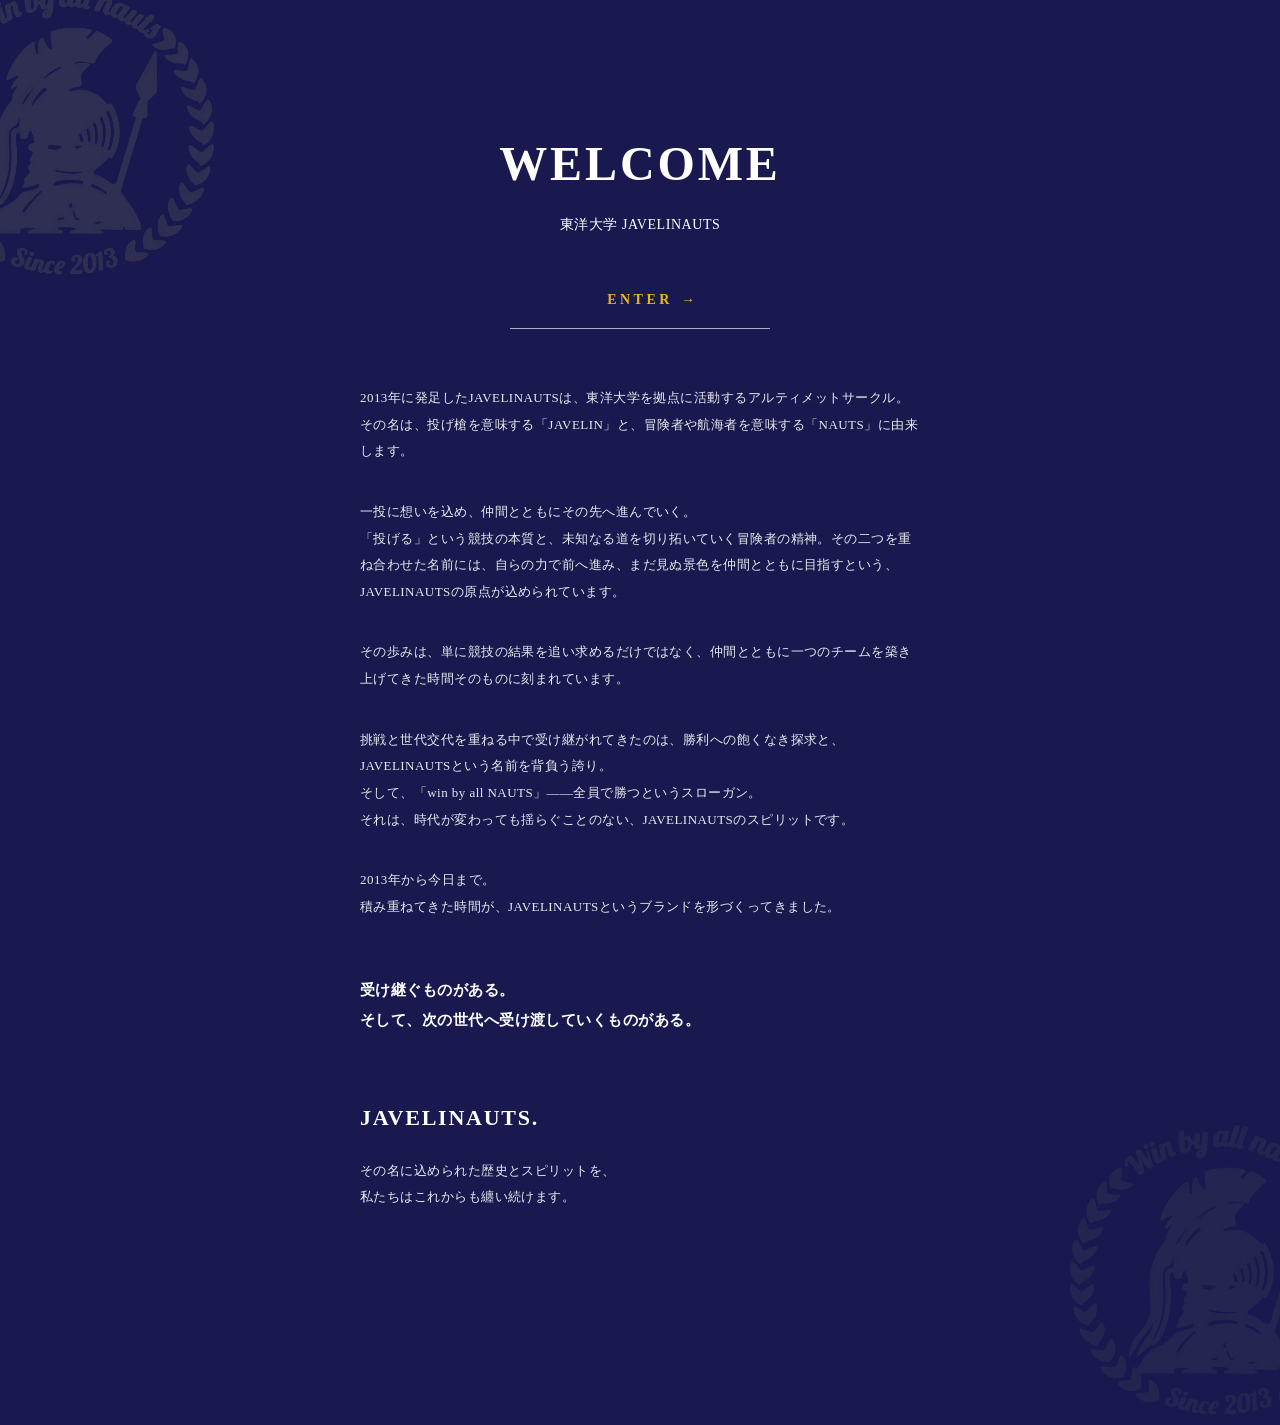
==== index.html @ 61085151 "ウェルカムページ紹介文追加" ====
<!DOCTYPE html>
<html lang="ja">

<head>
  <meta charset="UTF-8">
  <meta name="viewport" content="width=device-width, initial-scale=1.0">

  <title>JAVELINAUTS Uniforms</title>

  <link rel="stylesheet" href="css/style.css">
</head>

<body class="welcome-page">

  <main class="welcome">

    <!-- WELCOME -->
    <section class="welcome-hero">
      <main class="welcome">

  <!-- 背景ロゴ -->
  <img
    src="images/jave-logo-transparent.png"
    alt=""
    class="welcome-bg-logo"
    aria-hidden="true"
  >

  <main class="welcome">

  <!-- 背景ロゴ -->
  <img
    src="images/jave-logo-transparent.png"
    alt=""
    class="welcome-bg-logo"
    aria-hidden="true"
  >

  <section class="welcome-hero">

    <div class="welcome-content">

      <h1>WELCOME</h1>

      <p>東洋大学 JAVELINAUTS</p>

      <a href="uniforms.html" class="enter-button">
        ENTER
      </a>

    </div>

  </section>


    <!-- TEAM STORY -->
    <section class="welcome-story">

      <p>
        2013年に発足したJAVELINAUTSは、東洋大学を拠点に活動するアルティメットサークル。<br>
        その名は、投げ槍を意味する「JAVELIN」と、冒険者や航海者を意味する「NAUTS」に由来します。
      </p>

      <p>
        一投に想いを込め、仲間とともにその先へ進んでいく。<br>
        「投げる」という競技の本質と、未知なる道を切り拓いていく冒険者の精神。その二つを重ね合わせた名前には、自らの力で前へ進み、まだ見ぬ景色を仲間とともに目指すという、JAVELINAUTSの原点が込められています。
      </p>

      <p>
        その歩みは、単に競技の結果を追い求めるだけではなく、仲間とともに一つのチームを築き上げてきた時間そのものに刻まれています。
      </p>

      <p>
        挑戦と世代交代を重ねる中で受け継がれてきたのは、勝利への飽くなき探求と、JAVELINAUTSという名前を背負う誇り。<br>
        そして、「win by all NAUTS」——全員で勝つというスローガン。<br>
        それは、時代が変わっても揺らぐことのない、JAVELINAUTSのスピリットです。
      </p>

      <p>
        2013年から今日まで。<br>
        積み重ねてきた時間が、JAVELINAUTSというブランドを形づくってきました。
      </p>

      <p class="welcome-story-message">
        受け継ぐものがある。<br>
        そして、次の世代へ受け渡していくものがある。
      </p>

      <div class="welcome-story-ending">

        <h2>JAVELINAUTS.</h2>

        <p>
          その名に込められた歴史とスピリットを、<br>
          私たちはこれからも纏い続けます。
        </p>

      </div>

    </section>

    <!-- 右下背景ロゴ -->
    <img
      src="images/jave-logo-transparent.png"
      alt=""
      class="welcome-bg-logo-bottom"
      aria-hidden="true"
    >


  </main>

  <script src="js/main.js"></script>

</body>

</html>
---- css/style.css ----
/* ========================================
   UNIFORMS LIST PAGE
======================================== */

.uniforms-page {
  margin: 0;
  background: #ffffff;
  color: #111111;
}


/* ページ全体 */

.uniforms-container {
  width: 100%;
  max-width: 1100px;

  margin: 0 auto;

  padding: 52px 0 70px;
}


/* タイトル */

/* ========================================
   UNIFORMS HEADER
======================================== */

.uniforms-header {
  display: flex;
  flex-direction: column;
  align-items: center;

  width: 100%;

  margin-bottom: 42px;

  text-align: center;
}


.uniforms-title {
  margin: 0;

  font-family:
    "Helvetica Neue",
    Arial,
    sans-serif;

  font-size: 27px;
  font-weight: 800;

  line-height: 1;

  letter-spacing: 0.06em;
}


.uniforms-subtitle {
  margin: 12px 0 0;

  color: #777777;

  font-size: 10px;
  font-weight: 500;

  letter-spacing: 0.42em;

  text-indent: 0.42em;
}


/* 下のアクセントライン */

.uniforms-header-line {
  display: block;

  width: 30px;
  height: 2px;

  margin-top: 17px;

  background: #19194f;
}


/* ========================================
   3 × 3 GRID
======================================== */

.uniform-grid {
  display: grid;

  grid-template-columns: repeat(3, 1fr);

  column-gap: 0;
  row-gap: 22px;
}


/* 商品全体 */

.uniform-item {
  display: block;

  color: inherit;
  text-decoration: none;
}


/* ========================================
   商品画像
======================================== */

.uniform-image {
  width: 100%;

  aspect-ratio: 1 / 1;

  overflow: hidden;

  background: #ffffff;
}


/* 後で本物の画像を入れるとき用 */

.uniform-image img {
  display: block;

  width: 100%;
  height: 100%;

  object-fit: contain;
  mix-blend-mode: multiply;
}


/* 仮画像 */

.placeholder-image {
  display: flex;

  align-items: center;
  justify-content: center;

  background: #f2f2f2;

  color: #aaaaaa;

  font-size: 10px;
  letter-spacing: 0.12em;
}


/* ========================================
   商品情報
======================================== */

.uniform-info {
  padding: 11px 6px 0;
  text-align: center;
}


/* 商品名 */

.uniform-info h2 {
  margin: 0;
  font-size: 13px;
  font-weight: 500;
  line-height: 1.45;
  letter-spacing: 0.01em;
  text-align: center;
}


/* 購入必須 */

.required-label {
  margin: 5px 0 0;
  color: #888888;
  font-size: 10px;
  font-weight: 400;
  letter-spacing: 0.04em;
  text-align: center;
}


/* ========================================
   タップ時
======================================== */

.uniform-item {
  display: block;

  position: relative;

  color: inherit;
  text-decoration: none;

  background: #ffffff;

  transform: scale(1);

  transition:
    transform 0.16s ease,
    opacity 0.16s ease,
    box-shadow 0.16s ease;

  -webkit-tap-highlight-color: transparent;
}

.uniform-item:active {
  z-index: 2;

  transform: scale(0.965);

  opacity: 0.88;

  box-shadow:
    0 5px 18px
    rgba(0, 0, 0, 0.10);
}


/* ========================================
   PC
======================================== */

@media (min-width: 768px) {

  .uniforms-container {
    padding:
      70px
      0
      100px;
  }

  .uniforms-header {
  margin-bottom: 55px;
}

.uniforms-title {
  font-size: 34px;
}

  .uniform-grid {
    column-gap: 22px;
    row-gap: 30px;
  }

  .uniform-info h2 {
    font-size: 15px;
  }

  .required-label {
    font-size: 11px;
  }
}

/* ========================================
   PRODUCT DETAIL PAGE
======================================== */

.product-page {
  margin: 0;

  background: #ffffff;
  color: #111111;
}


/* ========================================
   GALLERY
======================================== */

.product-gallery {
  position: relative;

  width: 100%;

  background: #f2f2f2;
}


/* 写真表示エリア */

.gallery-viewport {
  position: relative;

  width: 100%;

  overflow: hidden;
}


/* 写真を横に並べる */

.gallery-track {
  display: flex;

  width: 100%;

  transition: transform 0.35s ease;
}


/* 写真1枚 */

.gallery-slide {
  flex: 0 0 100%;

  width: 100%;

  aspect-ratio: 4 / 5;

  background: #ffffff;
}


/* 写真 */

.gallery-slide img {
  display: block;

  width: 100%;
  height: 100%;

  object-fit: contain;
  background: #ffffff
}


/* ========================================
   × BUTTON
======================================== */

.product-close {
  position: absolute;

  top: 18px;
  left: 18px;

  z-index: 10;

  display: flex;
  align-items: center;
  justify-content: center;

  width: 42px;
  height: 42px;

  border-radius: 50%;

  background: rgba(255, 255, 255, 0.18);

  color: rgba(20, 20, 20, 0.72);

  font-family: Arial, sans-serif;
  font-size: 27px;
  font-weight: 200;
  line-height: 1;

  text-decoration: none;

  backdrop-filter: blur(7px);
  -webkit-backdrop-filter: blur(7px);

  border: 1px solid rgba(255, 255, 255, 0.28);

  transition:
    background 0.2s ease,
    transform 0.2s ease;
}


/* ========================================
   ARROWS
======================================== */

.gallery-arrow {
  position: absolute;

  top: 50%;
  transform: translateY(-50%);

  z-index: 5;

  display: flex;
  align-items: center;
  justify-content: center;

  width: 38px;
  height: 48px;

  padding: 0;

  border: none;
  border-radius: 10px;

  background: rgba(255, 255, 255, 0.12);

  color: rgba(20, 20, 20, 0.62);

  font-size: 29px;
  font-weight: 200;

  cursor: pointer;

  backdrop-filter: blur(5px);
  -webkit-backdrop-filter: blur(5px);

  transition:
    background 0.2s ease,
    transform 0.2s ease;
}


.gallery-prev {
  left: 7px;
}


.gallery-next {
  right: 7px;
}


.gallery-arrow:active {
  background: rgba(255, 255, 255, 0.28);
}

.product-close:active {
  background: rgba(255, 255, 255, 0.32);
  transform: scale(0.94);
}


/* ========================================
   DOTS
======================================== */

.gallery-dots {
  display: flex;

  align-items: center;
  justify-content: center;

  gap: 7px;

  height: 38px;

  background: #ffffff;
}


.gallery-dot {
  width: 6px;
  height: 6px;

  padding: 0;

  border: none;
  border-radius: 50%;

  background: #cfcfcf;
}


.gallery-dot.active {
  background: #19194f;
}


/* ========================================
   PRODUCT INFORMATION
======================================== */

.product-content {
  width: 100%;
}


.product-heading {
  padding: 24px 20px 34px;
}


.product-heading h1 {
  margin: 0 0 16px;

  font-size: 21px;
  font-weight: 600;

  line-height: 1.4;
}


.product-price {
  margin: 0 0 10px;

  font-size: 28px;
  font-weight: 600;

  letter-spacing: -0.02em;

  white-space: pre-line;
}


.price-note {
  margin: 0;

  color: #777777;

  font-size: 11px;

  line-height: 1.7;
}


/* ========================================
   ACCORDION
======================================== */

.product-accordions {
  width: 100%;

  border-top: 1px solid #eeeeee;
}


.accordion-item {
  border-bottom: 1px solid #eeeeee;
}


/* 見出し */

.accordion-header {
  display: flex;

  align-items: center;
  justify-content: space-between;

  width: 100%;
  min-height: 76px;

  padding: 0 20px;

  border: none;

  background: #ffffff;
  color: #111111;

  font-family: inherit;

  font-size: 16px;
  font-weight: 600;

  text-align: left;

  cursor: pointer;
}


/* ========================================
   ＋ / − アイコン
======================================== */

.accordion-icon {
  position: relative;

  display: block;

  width: 16px;
  height: 16px;

  flex-shrink: 0;
}


/* 横線 */

.accordion-icon::before {
  content: "";

  position: absolute;

  top: 50%;
  left: 0;

  width: 16px;
  height: 1px;

  background: #777777;

  transform: translateY(-50%);
}


/* 縦線 */

.accordion-icon::after {
  content: "";

  position: absolute;

  top: 0;
  left: 50%;

  width: 1px;
  height: 16px;

  background: #777777;

  transform: translateX(-50%);

  transition: transform 0.25s ease;
}


/* 開いたら縦線を消す */

.accordion-header[aria-expanded="true"]
.accordion-icon::after {
  transform:
    translateX(-50%)
    rotate(90deg);

  opacity: 0;
}


/* ========================================
   開閉部分
======================================== */

.accordion-content {
  display: grid;

  grid-template-rows: 0fr;

  overflow: hidden;

  transition:
    grid-template-rows 0.3s ease;
}


.accordion-content.open {
  grid-template-rows: 1fr;
}


.accordion-inner {
  min-height: 0;

  overflow: hidden;

  padding:
    0
    20px;

  transition:
    padding 0.3s ease;
}


.accordion-content.open
.accordion-inner {
  padding:
    5px
    20px
    32px;
}


/* ========================================
   ITEM DESCRIPTION
======================================== */

.description-block + .description-block {
  margin-top: 30px;
}


.description-block h3 {
  margin:
    0
    0
    10px;

  font-size: 13px;
  font-weight: 700;
}


.description-block p {
  margin: 0;

  color: #444444;

  font-size: 13px;

  line-height: 1.9;

  white-space: pre-line;
}


/* ========================================
   SIZE GUIDE
======================================== */

.size-guide {
  width: 100%;
}


/* ========================================
   PANTS DIAGRAM
======================================== */

.pants-diagram {
  display: block;

  width: 100%;
  max-width: 270px;

  height: auto;
}


.pants-outline {
  fill: #fafafa;

  stroke: #333333;

  stroke-width: 2;

  stroke-linejoin: round;
}


.pants-detail {
  fill: none;

  stroke: #999999;

  stroke-width: 1.5;
}


.no-fill {
  fill: none;
}

/* ========================================
   SLEEVELESS DIAGRAM
======================================== */

.sleeveless-diagram {
  display: block;

  width: 100%;
  max-width: 250px;

  height: auto;
}


.sleeveless-outline {
  fill: #fafafa;

  stroke: #333333;

  stroke-width: 2;

  stroke-linejoin: round;
}

/* ========================================
   SIZE GROUP
======================================== */

.size-group + .size-group {
  margin-top: 30px;
}


.size-group-title {
  margin-bottom: 8px;

  color: #222222;

  font-size: 11px;
  font-weight: 700;

  letter-spacing: 0.16em;
}


.size-note {
  margin:
    18px
    0
    0;

  color: #999999;

  font-size: 10px;

  line-height: 1.7;
}

/* ========================================
   TANK TOP DIAGRAM
======================================== */

.tanktop-diagram {
  display: block;

  width: 100%;
  max-width: 250px;

  height: auto;
}


.tanktop-outline {
  fill: #fafafa;

  stroke: #333333;

  stroke-width: 2;

  stroke-linejoin: round;
}

/* =========================
   採寸図
========================= */

.size-diagram {
  display: flex;

  align-items: center;
  justify-content: center;

  width: 100%;

  padding:
    8px
    0
    20px;
}


.shirt-diagram {
  display: block;

  width: 100%;
  max-width: 300px;

  height: auto;
}


/* シャツ */

.shirt-outline {
  fill: #fafafa;

  stroke: #333333;

  stroke-width: 2;

  stroke-linejoin: round;
}


.shirt-detail {
  fill: none;

  stroke: #999999;

  stroke-width: 1.5;
}


/* 採寸線 */

.measure-line,
.measure-cap {
  stroke: #19194f;

  stroke-width: 2;
}


.measure-text {
  fill: #19194f;

  font-family:
    "Helvetica Neue",
    Arial,
    sans-serif;

  font-size: 16px;

  font-weight: 700;
}


/* =========================
   A / B 説明
========================= */

.measurement-list {
  display: grid;

  grid-template-columns:
    repeat(
      auto-fit,
      minmax(100px, 1fr)
    );

  gap: 8px;

  margin-bottom: 32px;
}


.measurement-item {
  display: flex;

  align-items: center;

  flex: 1;

  min-width: 0;

  padding:
    11px
    12px;

  background: #f7f7f7;
}


.measurement-key {
  display: flex;

  align-items: center;
  justify-content: center;

  flex-shrink: 0;

  width: 26px;
  height: 26px;

  margin-right: 9px;

  background: #19194f;

  color: #ffffff;

  font-size: 11px;
  font-weight: 700;
}


.measurement-label {
  color: #333333;

  font-size: 11px;

  line-height: 1.4;
}


/* =========================
   SIZE CHART TITLE
========================= */

.size-table-header {
  display: flex;

  align-items: baseline;
  justify-content: space-between;

  margin-bottom: 10px;
}


.size-table-header span:first-child {
  font-size: 11px;
  font-weight: 700;

  letter-spacing: 0.18em;
}


.size-table-header span:last-child {
  color: #888888;

  font-size: 10px;
}


/* =========================
   TABLE
========================= */

.size-table-wrapper {
  width: 100%;

  overflow-x: auto;
}


.size-table {
  width: 100%;

  border-collapse: collapse;

  table-layout: fixed;
}


.size-table th,
.size-table td {
  padding:
    12px
    6px;

  border-bottom:
    1px solid #e5e5e5;

  font-size: 12px;

  text-align: center;
}


.size-table thead th {
  color: #777777;

  font-size: 10px;
  font-weight: 500;

  letter-spacing: 0.08em;

  border-top:
    1px solid #222222;

  border-bottom:
    1px solid #222222;
}


.size-table tbody th {
  font-weight: 600;
}


.size-table tbody td {
  color: #333333;
}


/* =========================
   準備中
========================= */

.size-coming-soon {
  margin: 5px 0 10px;

  color: #999999;

  font-size: 12px;

  text-align: center;
}


/* ========================================
   REVIEWS
======================================== */

.review-summary {
  display: flex;

  align-items: baseline;

  justify-content: space-between;

  padding-bottom: 22px;

  border-bottom: 1px solid #eeeeee;
}


.review-summary-label {
  font-size: 13px;
  font-weight: 600;
}


.review-summary-score {
  font-size: 22px;
  font-weight: 600;
}


/* レビュー1件 */

.review-item {
  padding: 22px 0;

  border-bottom: 1px solid #eeeeee;
}


.review-item:last-child {
  border-bottom: none;
}


/* 名前・星・点数 */

.review-meta {
  display: flex;

  align-items: center;

  gap: 8px;
}


.review-name {
  min-width: 42px;

  font-size: 13px;
  font-weight: 600;
}


.review-stars {
  font-size: 13px;

  letter-spacing: 1px;
}


.review-score {
  color: #777777;

  font-size: 11px;
}


/* 一言感想 */

.review-item p {
  margin:
    11px
    0
    0;

  color: #444444;

  font-size: 13px;

  line-height: 1.7;

  white-space: pre-line;
}


/* ========================================
   PRODUCT FOOTER
======================================== */

.product-footer {
  display: flex;

  flex-direction: column;

  align-items: center;
  justify-content: center;

  min-height: 250px;

  margin-top: 70px;

  background: #19194f;

  color: #ffffff;

  text-align: center;
}


.product-footer strong {
  margin-bottom: 15px;

  font-size: 22px;

  letter-spacing: 0.08em;
}


.product-footer span {
  margin: 2px 0;

  font-size: 11px;

  letter-spacing: 0.12em;
}

/* ========================================
   REQUIRED LABEL
======================================== */

.product-required {
  display: none;

  width: fit-content;

  margin:
    -5px
    0
    18px;

  padding:
    5px
    9px;

  border: 1px solid #222222;

  color: #222222;

  font-size: 10px;
  font-weight: 600;

  letter-spacing: 0.08em;
}


.product-required.show {
  display: block;
}

@media (hover: hover) {

  .uniform-item:hover {
    z-index: 2;

    transform: translateY(-2px);

    box-shadow:
      0 6px 20px
      rgba(0, 0, 0, 0.07);
  }

}

/* =========================
   SITE FOOTER
========================= */

.site-footer {
  width: 100%;
  margin-top: 70px;
  padding: 75px 0 80px;

  background: #19194f;
  color: #ffffff;

  text-align: center;

  display: flex;
  flex-direction: column;
  align-items: center;
  justify-content: center;
  position: relative;
  overflow: hidden;
}

.site-footer h2 {
  margin: 0 0 26px;

  color: #ffffff;

  font-family: "Helvetica Neue", Arial, sans-serif;
  font-size: 27px;
  font-weight: 800;
  letter-spacing: 0.04em;

  width: 100%;
  text-align: center;
}

.site-footer p {
  margin: 0;

  color: #ffffff;

  font-family: "Helvetica Neue", Arial, sans-serif;
  font-size: 15px;
  font-weight: 500;
  letter-spacing: 0.08em;
  line-height: 1.7;

  width: 100%;
  text-align: center;
}

.site-footer p + p {
  margin-top: 2px;
}

/* =========================
   CORNER TEAM LOGO
========================= */

.uniforms-container {
  position: relative;
  overflow: hidden;
}

.uniforms-corner-logo {
  position: absolute;

  top: -75px;
  right: -95px;

  width: 270px;
  height: auto;

  opacity: 0.17;

  pointer-events: none;
  user-select: none;

  z-index: 2;
}

.uniforms-header {
  position: relative;
  z-index: 3;
}

.footer-team-logo {
  position: absolute;

  top: 50%;
  left: 50%;

  width: 260px;
  height: auto;

  transform: translate(-50%, -50%);

  opacity: 0.5;

  pointer-events: none;
  user-select: none;

  z-index: 0;
}

.footer-content {
  position: relative;
  z-index: 1;

  width: 100%;
  text-align: center;
}





/* =========================
   PAGE TRANSITION
========================= */

body::after {
  content: "";

  position: fixed;
  inset: 0;

  background: #ffffff;

  opacity: 0;
  visibility: hidden;

  pointer-events: none;

  z-index: 99999;

  transition:
    opacity 0.4s ease,
    visibility 0s linear 0.4s;
}

body.page-leaving::after {
  opacity: 1;
  visibility: visible;

  transition:
    opacity 0.4s ease,
    visibility 0s;
}

/* =========================
   OTHER UNIFORMS
========================= */

.coming-soon-section {
  display: flex;
  justify-content: center;

  padding: 55px 20px 65px;
}


.coming-soon-button {
  width: 60%;
  max-width: 250px;

  padding: 0;

  border: none;
  border-radius: 0;

  background: rgba(120, 125, 135, 0.10);

  cursor: pointer;

  -webkit-tap-highlight-color: transparent;

  transition:
    transform 0.15s ease,
    background 0.15s ease;
}


.coming-soon-inner {
  display: flex;
  flex-direction: column;
  align-items: center;
  justify-content: center;

  min-height: 78px;

  padding: 14px 8px;

  border: none;
  border-radius: 0;
}


/* 上の文字 */

.coming-soon-title {
  color: #777777;

  font-family:
    "Helvetica Neue",
    Arial,
    sans-serif;

  font-size: 13px;
  font-weight: 500;

  letter-spacing: 0.03em;
}


.coming-soon-text {
  margin-top: 7px;

  color: #555555;

  font-family:
    "Helvetica Neue",
    Arial,
    sans-serif;

  font-size: 18px;
  font-weight: 700;

  letter-spacing: 0.10em;
}


/* 押した瞬間 */

.coming-soon-button:active {
  transform: scale(0.96);

  background: rgba(120, 125, 135, 0.18);
}

/* =========================
   JAVEPA SIZE GUIDE
========================= */

.javepa-diagram {
  display: block;
  width: 100%;
  max-width: 430px;
  height: auto;
  margin: 0 auto;
}


/* 服本体 */

.javepa-garment {
  fill: #fafafa;
  stroke: #222;
  stroke-width: 2.2;
  stroke-linejoin: round;
  stroke-linecap: round;
}


/* フード・ウエスト・裾など */

.javepa-garment-detail {
  fill: none;
  stroke: #777;
  stroke-width: 1.5;
  stroke-linecap: round;
}


/* 寸法線 */

.measure-line-arrow {
  fill: none;
  stroke: #19194f;
  stroke-width: 2;
  stroke-linecap: round;
}


/* 矢印 */

.measure-arrow {
  fill: #19194f;
}


/* 寸法名 */

.measure-label {
  fill: #19194f;
  font-size: 14px;
  font-weight: 700;
  font-family:
    "Helvetica Neue",
    "Noto Sans JP",
    Arial,
    sans-serif;
}

/* =========================
   WELCOME PAGE
========================= */

html,
body {
  min-height: 100%;
}

body.welcome-page {
  margin: 0;
  padding: 0;

  background: #19194f;

  overflow-x: hidden;
  overflow-y: auto;
}


/* ページ全体 */

.welcome {
  position: relative;

  width: 100%;
  min-height: 100vh;

  overflow: visible;

  background: #19194f;
}


/* =========================
   TOP / HERO
========================= */

.welcome-hero {
  display: block;

  width: 100%;

  min-height: 0;

  padding:
    70px
    28px
    0;

  box-sizing: border-box;
}


.welcome-content {
  position: relative;

  width: 100%;
  max-width: 430px;

  margin: 0 auto;

  text-align: center;

  transform: none;
}


/* WELCOME */

.welcome-content h1 {
  margin: 0;

  color: #fff;

  font-size: 48px;
  font-weight: 800;

  line-height: 1;

  letter-spacing: .06em;
}


/* 東洋大学 JAVELINAUTS */

.welcome-content > p {
  margin: 28px 0 0;

  color: #fff;

  font-size: 14px;
  font-weight: 400;

  letter-spacing: .04em;
}


/* ENTER */

.enter-button {
  position: relative;

  display: block;

  width: 260px;

  margin:
    58px
    auto
    0;

  padding:
    0
    0
    20px;

  box-sizing: border-box;

  color: #e5b918;

  font-size: 14px;
  font-weight: 700;

  letter-spacing: .25em;

  text-decoration: none;

  border-bottom:
    1px solid rgba(255,255,255,.65);
}


/* ENTER右側の矢印 */

.enter-button::after {
  content: "→";

  position: absolute;

  right: 75px;
  top: 0;

  letter-spacing: 0;

  font-weight: 400;
}


/* =========================
   STORY
========================= */

.welcome-story {
  position: relative;

  width: calc(100% - 56px);
  max-width: 560px;

  /*
    ENTERの下から約1.5cm程度
  */
  margin:
    56px
    auto
    0;

  padding:
    0
    0
    110px;

  box-sizing: border-box;

  color:
    rgba(255,255,255,.90);

  font-size: 13px;
  font-weight: 400;

  line-height: 2.05;

  letter-spacing: .035em;

  text-align: left;
}


.welcome-story > p {
  margin:
    0
    0
    34px;
}


/* 受け継ぐものがある */

.welcome-story-message {
  margin-top: 54px !important;
  margin-bottom: 60px !important;

  color: #fff;

  font-size: 15px;
  font-weight: 600;

  line-height: 2;
}


/* 最後 */

.welcome-story-ending {
  margin-top: 10px;
}


.welcome-story-ending h2 {
  margin:
    0
    0
    18px;

  color: #fff;

  font-size: 22px;
  font-weight: 800;

  letter-spacing: .08em;
}


.welcome-story-ending p {
  margin: 0;

  color:
    rgba(255,255,255,.90);

  line-height: 2;
}

/* =========================
   WELCOME BACKGROUND LOGO
========================= */

.welcome-bg-logo {
  position: absolute;

  top: -105px;
  left: -125px;

  width: 320px;
  height: auto;

  opacity: .18;

  z-index: 1;

  pointer-events: none;
  user-select: none;
}


/* WELCOME文字をロゴより前へ */

.welcome-hero {
  position: relative;
  z-index: 2;
}


/* 紹介文もロゴより前へ */

.welcome-story {
  position: relative;
  z-index: 2;
}

/* =========================
   WELCOME BOTTOM LOGO
========================= */

.welcome-bg-logo-bottom {
  position: absolute;

  right: -125px;
  bottom: -105px;

  width: 320px;
  height: auto;

  opacity: .18;

  z-index: 1;

  pointer-events: none;
  user-select: none;
}
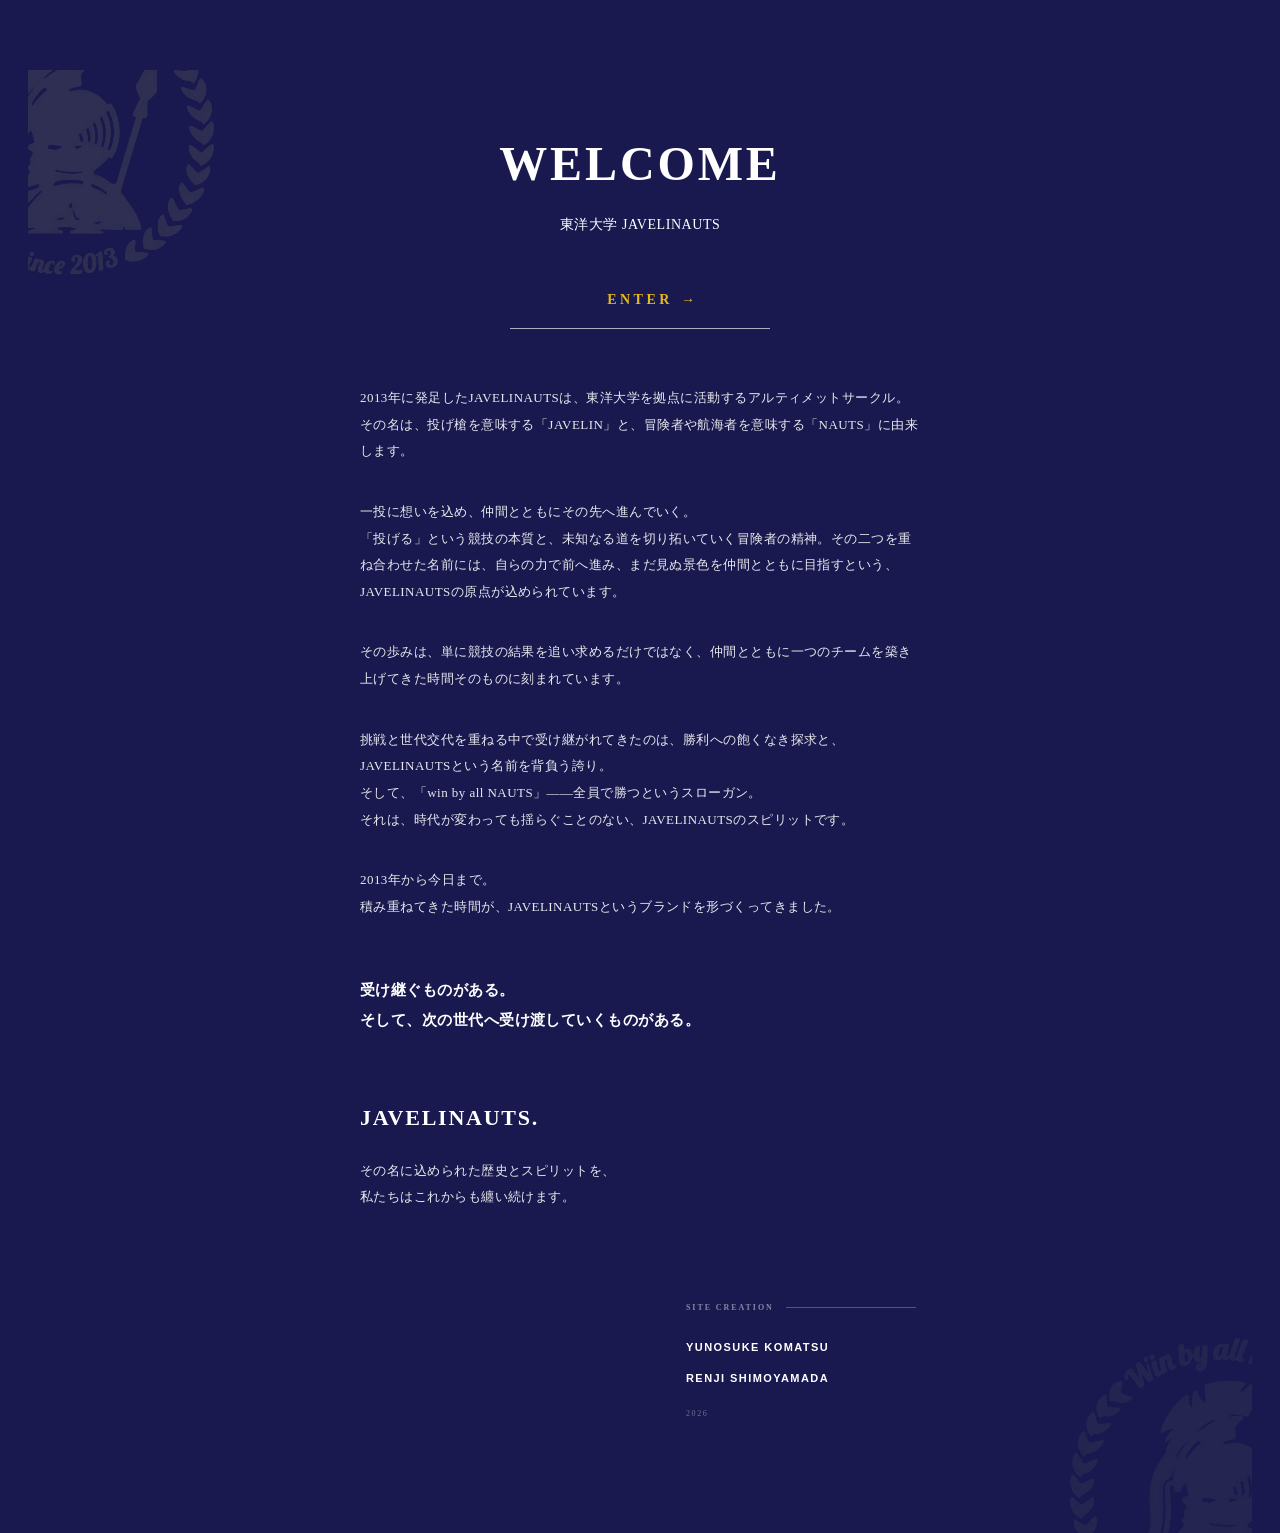
==== commit 67e4cd8b: "サイトクレジット追加" ====
--- a/index.html
+++ b/index.html
@@ -97,6 +97,30 @@
 
       </div>
 
+      <div class="welcome-story-ending">
+
+  
+
+  <div class="welcome-credit">
+
+  <div class="welcome-credit-head">
+    <span>SITE CREATION</span>
+    <span class="welcome-credit-line"></span>
+  </div>
+
+  <div class="welcome-credit-names">
+    <span>YUNOSUKE KOMATSU</span>
+    <span>RENJI SHIMOYAMADA</span>
+  </div>
+
+  <span class="welcome-credit-year">
+    2026
+  </span>
+
+</div>
+
+</div>
+
     </section>
 
     <!-- 右下背景ロゴ -->
--- a/css/style.css
+++ b/css/style.css
@@ -1579,16 +1579,23 @@
    WELCOME PAGE
 ========================= */
 
+
 html,
 body {
-  min-height: 100%;
-}
-
-body.welcome-page {
   margin: 0;
   padding: 0;
-
+  width: 100%;
+  max-width: 100%;
+
+  overflow-x: hidden;
+}
+
+body.welcome-page {
   background: #19194f;
+  color: #ffffff;
+
+  width: 100%;
+  max-width: 100%;
 
   overflow-x: hidden;
   overflow-y: auto;
@@ -1601,11 +1608,14 @@
   position: relative;
 
   width: 100%;
+  max-width: 100%;
+
   min-height: 100vh;
 
-  overflow: visible;
-
   background: #19194f;
+
+  overflow-x: hidden;
+  overflow-y: visible;
 }
 
 
@@ -1873,4 +1883,91 @@
 
   pointer-events: none;
   user-select: none;
+}
+
+/* =========================
+   SITE CREDIT
+========================= */
+
+.welcome-credit {
+  position: relative;
+  z-index: 3;
+
+  width: 230px;
+
+  margin:
+    90px
+    0
+    0
+    auto;
+
+  padding-right: 4px;
+
+  text-align: left;
+}
+
+
+/* SITE CREATION */
+
+.welcome-credit-head {
+  display: flex;
+  align-items: center;
+  gap: 12px;
+
+  margin-bottom: 20px;
+
+  color: rgba(255,255,255,.48);
+
+  font-size: 8px;
+  font-weight: 700;
+
+  letter-spacing: .24em;
+}
+
+
+.welcome-credit-line {
+  display: block;
+
+  flex: 1;
+
+  height: 1px;
+
+  background: rgba(255,255,255,.25);
+}
+
+
+/* 名前 */
+
+.welcome-credit-names {
+  display: flex;
+  flex-direction: column;
+
+  gap: 8px;
+
+  color: #ffffff;
+
+  font-family:
+    "Helvetica Neue",
+    Arial,
+    sans-serif;
+
+  font-size: 11px;
+  font-weight: 600;
+
+  letter-spacing: .13em;
+}
+
+
+/* 2026 */
+
+.welcome-credit-year {
+  display: block;
+
+  margin-top: 17px;
+
+  color: rgba(255,255,255,.38);
+
+  font-size: 8px;
+
+  letter-spacing: .2em;
 }
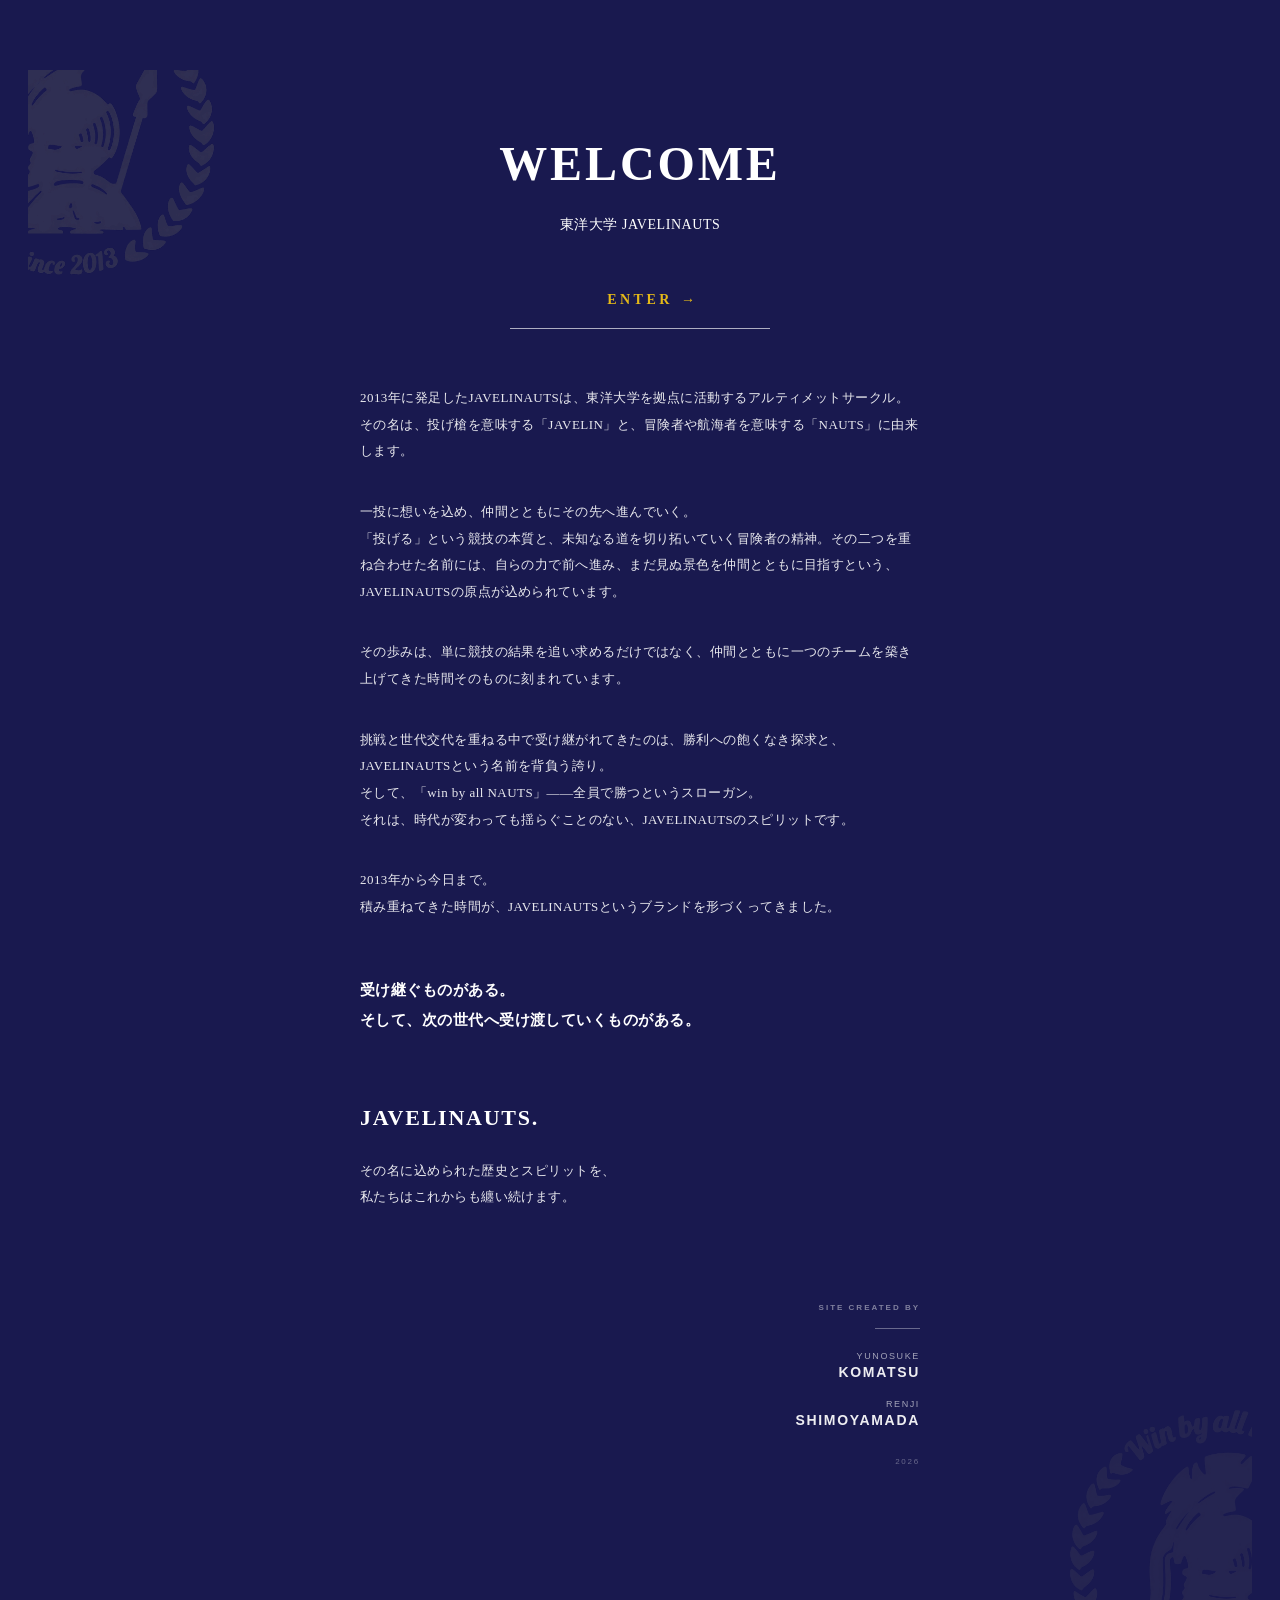
==== commit 318373eb: "クレジット修正" ====
--- a/index.html
+++ b/index.html
@@ -103,21 +103,25 @@
 
   <div class="welcome-credit">
 
-  <div class="welcome-credit-head">
-    <span>SITE CREATION</span>
-    <span class="welcome-credit-line"></span>
+  <div class="welcome-credit-title">
+    SITE CREATED BY
   </div>
 
-  <div class="welcome-credit-names">
-    <span>YUNOSUKE KOMATSU</span>
-    <span>RENJI SHIMOYAMADA</span>
+  <div class="welcome-credit-line"></div>
+
+  <div class="welcome-credit-person">
+    <span class="credit-first">YUNOSUKE</span>
+    <span class="credit-last">KOMATSU</span>
   </div>
 
-  <span class="welcome-credit-year">
+  <div class="welcome-credit-person">
+    <span class="credit-first">RENJI</span>
+    <span class="credit-last">SHIMOYAMADA</span>
+  </div>
+
+  <div class="welcome-credit-year">
     2026
-  </span>
-
-</div>
+  </div>
 
 </div>
 
--- a/css/style.css
+++ b/css/style.css
@@ -1891,9 +1891,9 @@
 
 .welcome-credit {
   position: relative;
-  z-index: 3;
-
-  width: 230px;
+  z-index: 4;
+
+  width: 180px;
 
   margin:
     90px
@@ -1901,73 +1901,92 @@
     0
     auto;
 
-  padding-right: 4px;
-
-  text-align: left;
-}
-
-
-/* SITE CREATION */
-
-.welcome-credit-head {
-  display: flex;
-  align-items: center;
-  gap: 12px;
-
-  margin-bottom: 20px;
-
-  color: rgba(255,255,255,.48);
-
-  font-size: 8px;
-  font-weight: 700;
-
-  letter-spacing: .24em;
-}
-
-
-.welcome-credit-line {
-  display: block;
-
-  flex: 1;
-
-  height: 1px;
-
-  background: rgba(255,255,255,.25);
-}
-
-
-/* 名前 */
-
-.welcome-credit-names {
-  display: flex;
-  flex-direction: column;
-
-  gap: 8px;
-
-  color: #ffffff;
+  padding-bottom: 25px;
+
+  text-align: right;
 
   font-family:
     "Helvetica Neue",
     Arial,
     sans-serif;
-
-  font-size: 11px;
+}
+
+
+/* SITE CREATED BY */
+
+.welcome-credit-title {
+  color: rgba(255,255,255,.45);
+
+  font-size: 8px;
   font-weight: 600;
 
-  letter-spacing: .13em;
-}
-
-
-/* 2026 */
+  letter-spacing: .25em;
+}
+
+
+/* 細いライン */
+
+.welcome-credit-line {
+  width: 45px;
+  height: 1px;
+
+  margin:
+    12px
+    0
+    22px
+    auto;
+
+  background:
+    rgba(255,255,255,.35);
+}
+
+
+/* 一人分 */
+
+.welcome-credit-person {
+  display: flex;
+  flex-direction: column;
+
+  margin-bottom: 18px;
+
+  color: rgba(255,255,255,.92);
+
+  line-height: 1.15;
+}
+
+
+/* 名前 */
+
+.credit-first {
+  font-size: 9px;
+  font-weight: 400;
+
+  letter-spacing: .18em;
+
+  color: rgba(255,255,255,.60);
+}
+
+
+.credit-last {
+  margin-top: 3px;
+
+  font-size: 14px;
+  font-weight: 700;
+
+  letter-spacing: .12em;
+
+  white-space: nowrap;
+}
+
+
+/* 年 */
 
 .welcome-credit-year {
-  display: block;
-
-  margin-top: 17px;
-
-  color: rgba(255,255,255,.38);
+  margin-top: 26px;
+
+  color: rgba(255,255,255,.35);
 
   font-size: 8px;
 
-  letter-spacing: .2em;
+  letter-spacing: .22em;
 }
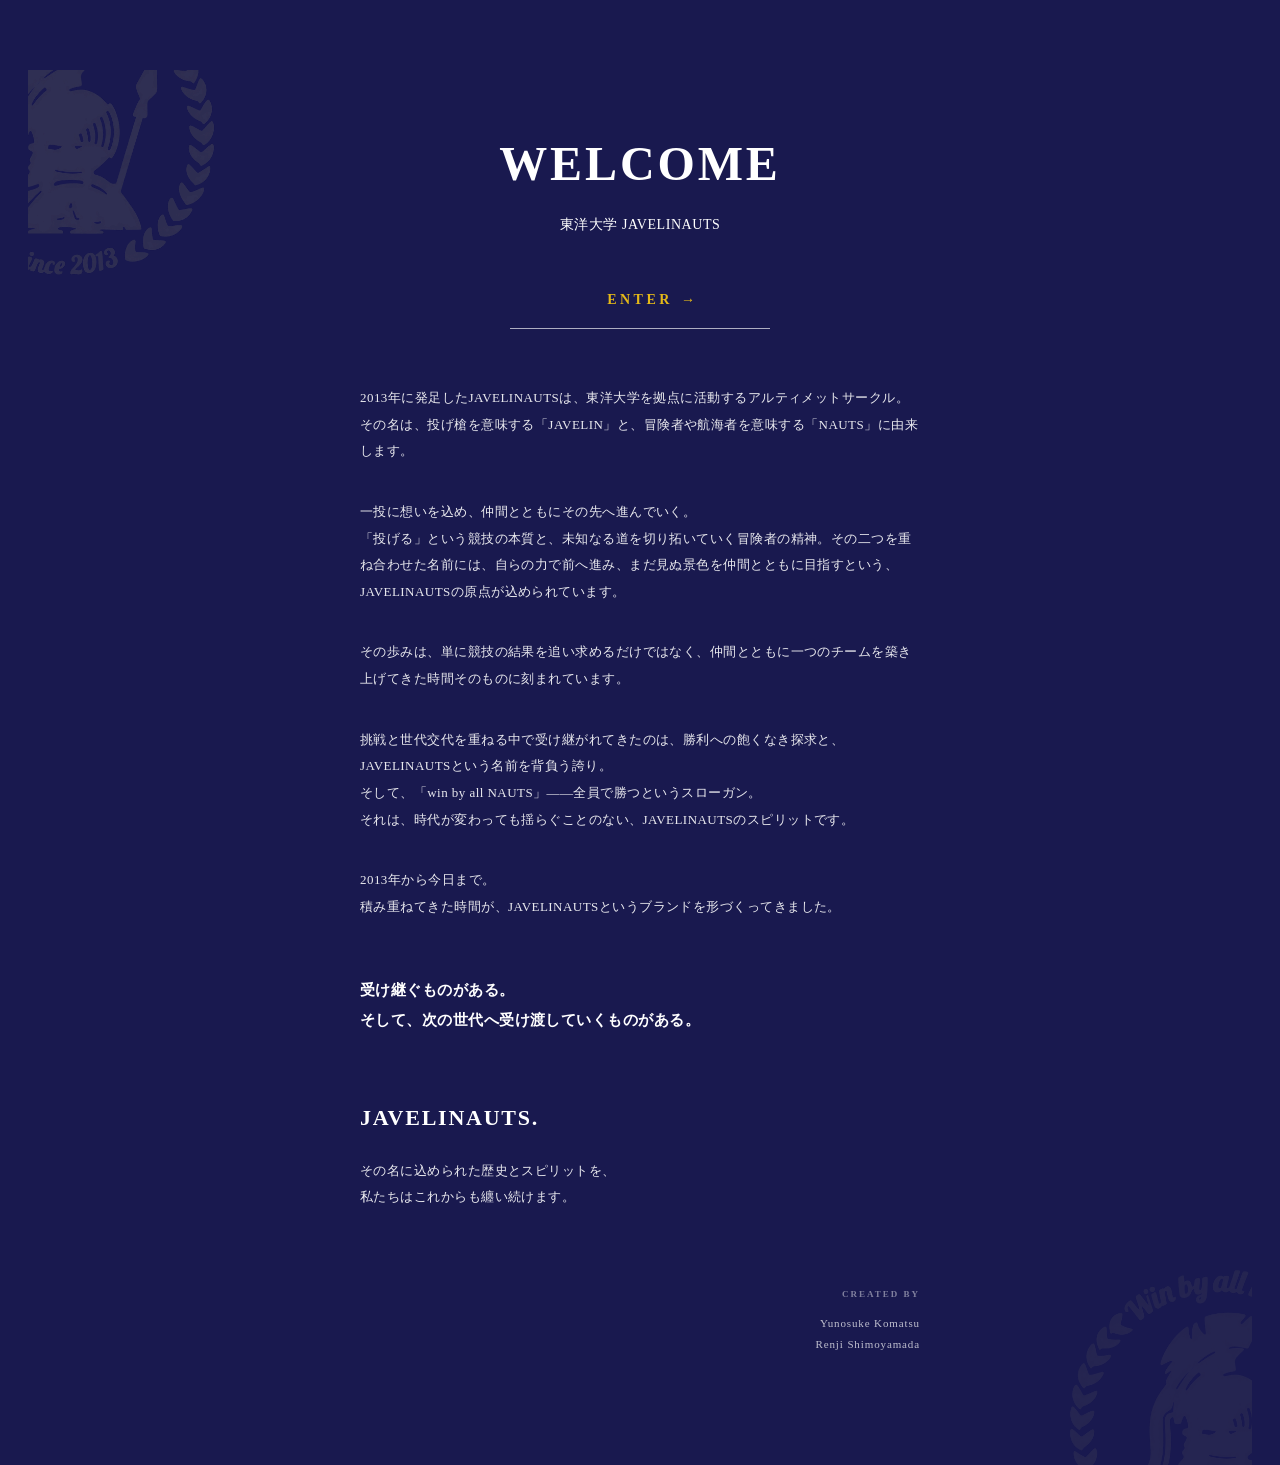
==== commit ecd20543: "クレジット修正" ====
--- a/index.html
+++ b/index.html
@@ -103,25 +103,14 @@
 
   <div class="welcome-credit">
 
-  <div class="welcome-credit-title">
-    SITE CREATED BY
-  </div>
+  <span class="welcome-credit-label">
+    CREATED BY
+  </span>
 
-  <div class="welcome-credit-line"></div>
-
-  <div class="welcome-credit-person">
-    <span class="credit-first">YUNOSUKE</span>
-    <span class="credit-last">KOMATSU</span>
-  </div>
-
-  <div class="welcome-credit-person">
-    <span class="credit-first">RENJI</span>
-    <span class="credit-last">SHIMOYAMADA</span>
-  </div>
-
-  <div class="welcome-credit-year">
-    2026
-  </div>
+  <p>
+    Yunosuke Komatsu<br>
+    Renji Shimoyamada
+  </p>
 
 </div>
 
--- a/css/style.css
+++ b/css/style.css
@@ -1886,107 +1886,42 @@
 }
 
 /* =========================
-   SITE CREDIT
+   CREDIT
 ========================= */
 
 .welcome-credit {
   position: relative;
-  z-index: 4;
-
-  width: 180px;
-
-  margin:
-    90px
-    0
-    0
-    auto;
-
-  padding-bottom: 25px;
+  z-index: 3;
+
+  margin-top: 75px;
 
   text-align: right;
-
-  font-family:
-    "Helvetica Neue",
-    Arial,
-    sans-serif;
-}
-
-
-/* SITE CREATED BY */
-
-.welcome-credit-title {
+}
+
+
+.welcome-credit-label {
+  display: block;
+
+  margin-bottom: 10px;
+
   color: rgba(255,255,255,.45);
 
-  font-size: 8px;
+  font-size: 9px;
   font-weight: 600;
 
-  letter-spacing: .25em;
-}
-
-
-/* 細いライン */
-
-.welcome-credit-line {
-  width: 45px;
-  height: 1px;
-
-  margin:
-    12px
-    0
-    22px
-    auto;
-
-  background:
-    rgba(255,255,255,.35);
-}
-
-
-/* 一人分 */
-
-.welcome-credit-person {
-  display: flex;
-  flex-direction: column;
-
-  margin-bottom: 18px;
-
-  color: rgba(255,255,255,.92);
-
-  line-height: 1.15;
-}
-
-
-/* 名前 */
-
-.credit-first {
-  font-size: 9px;
+  letter-spacing: .22em;
+}
+
+
+.welcome-credit p {
+  margin: 0;
+
+  color: rgba(255,255,255,.72);
+
+  font-size: 11px;
   font-weight: 400;
 
-  letter-spacing: .18em;
-
-  color: rgba(255,255,255,.60);
-}
-
-
-.credit-last {
-  margin-top: 3px;
-
-  font-size: 14px;
-  font-weight: 700;
-
-  letter-spacing: .12em;
-
-  white-space: nowrap;
-}
-
-
-/* 年 */
-
-.welcome-credit-year {
-  margin-top: 26px;
-
-  color: rgba(255,255,255,.35);
-
-  font-size: 8px;
-
-  letter-spacing: .22em;
+  line-height: 1.9;
+
+  letter-spacing: .08em;
 }
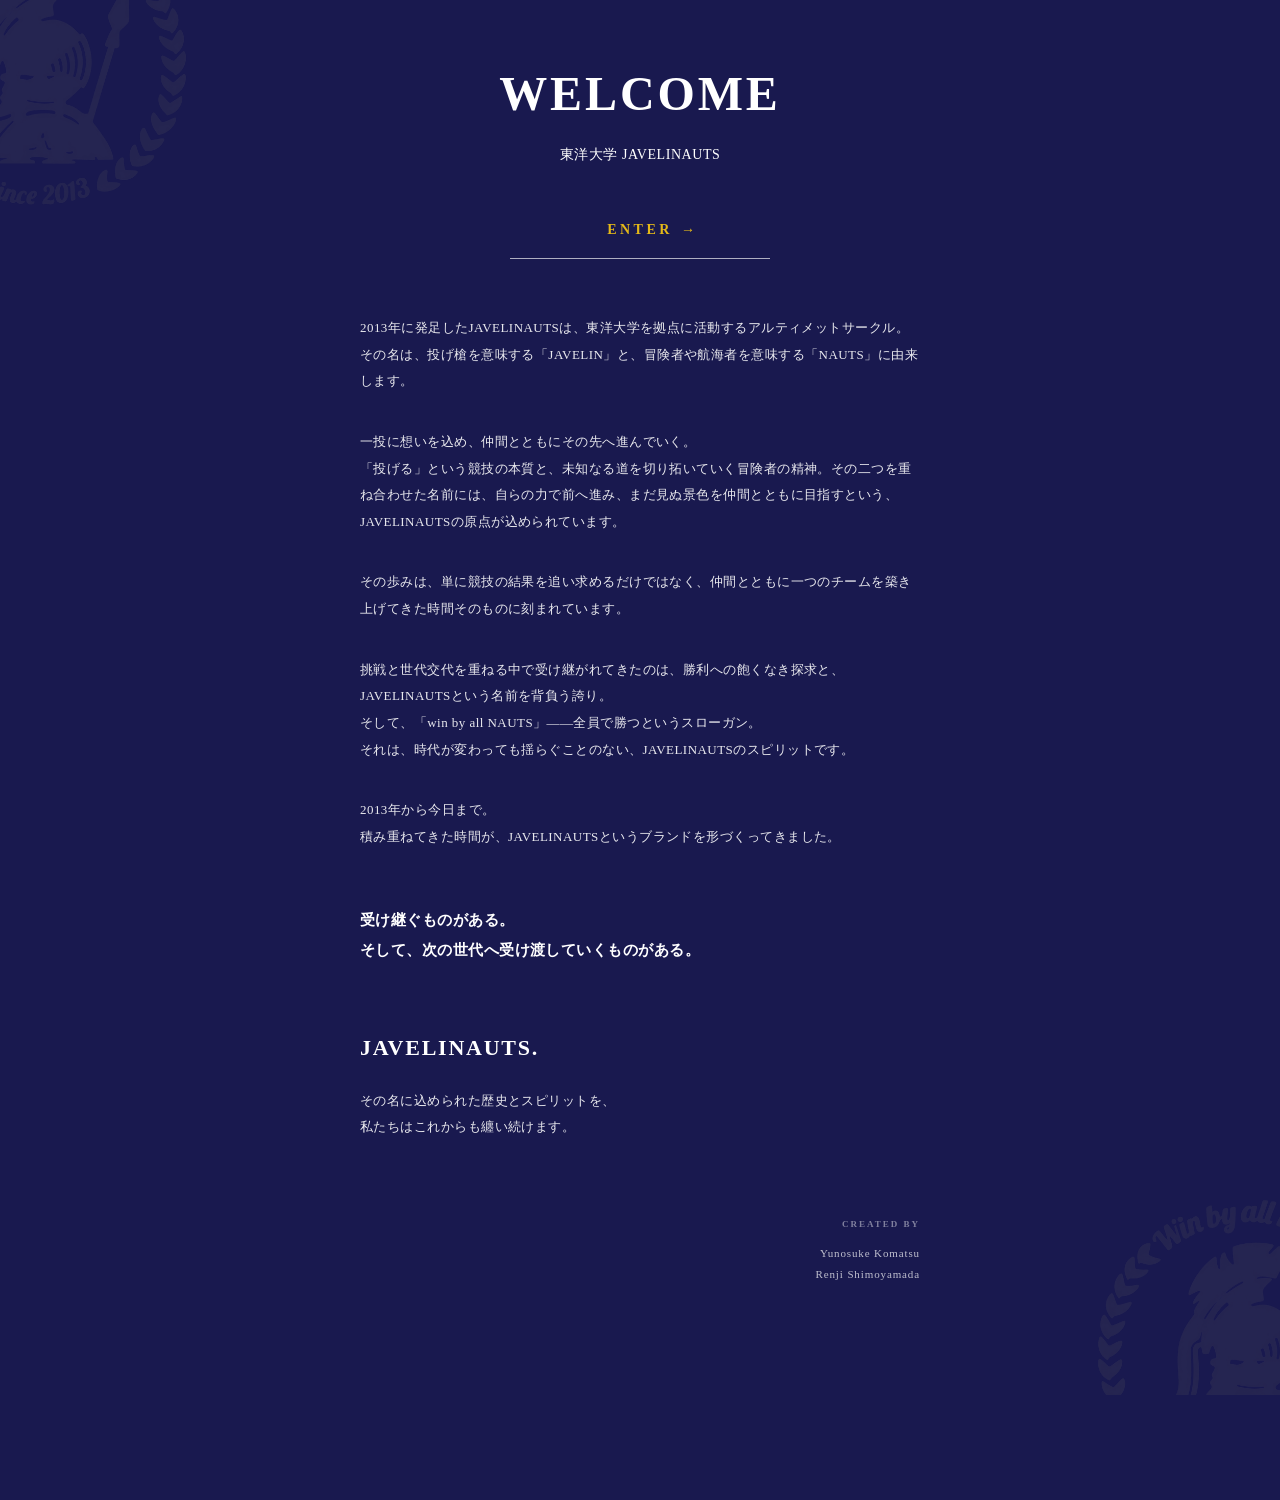
==== commit 53219168: "バグ修正" ====
--- a/index.html
+++ b/index.html
@@ -3,72 +3,89 @@
 
 <head>
   <meta charset="UTF-8">
-  <meta name="viewport" content="width=device-width, initial-scale=1.0">
+
+  <meta
+    name="viewport"
+    content="width=device-width, initial-scale=1.0"
+  >
 
   <title>JAVELINAUTS Uniforms</title>
 
-  <link rel="stylesheet" href="css/style.css">
+  <link
+    rel="stylesheet"
+    href="css/style.css"
+  >
 </head>
+
 
 <body class="welcome-page">
 
   <main class="welcome">
 
-    <!-- WELCOME -->
-    <section class="welcome-hero">
-      <main class="welcome">
 
-  <!-- 背景ロゴ -->
-  <img
-    src="images/jave-logo-transparent.png"
-    alt=""
-    class="welcome-bg-logo"
-    aria-hidden="true"
-  >
+    <!-- =========================
+         左上 背景ロゴ
+    ========================== -->
 
-  <main class="welcome">
-
-  <!-- 背景ロゴ -->
-  <img
-    src="images/jave-logo-transparent.png"
-    alt=""
-    class="welcome-bg-logo"
-    aria-hidden="true"
-  >
-
-  <section class="welcome-hero">
-
-    <div class="welcome-content">
-
-      <h1>WELCOME</h1>
-
-      <p>東洋大学 JAVELINAUTS</p>
-
-      <a href="uniforms.html" class="enter-button">
-        ENTER
-      </a>
-
-    </div>
-
-  </section>
+    <img
+      src="images/jave-logo-transparent.png"
+      alt=""
+      class="welcome-bg-logo"
+      aria-hidden="true"
+    >
 
 
-    <!-- TEAM STORY -->
+    <!-- =========================
+         WELCOME
+    ========================== -->
+
+    <section class="welcome-hero">
+
+      <div class="welcome-content">
+
+        <h1>
+          WELCOME
+        </h1>
+
+        <p>
+          東洋大学 JAVELINAUTS
+        </p>
+
+        <a
+          href="uniforms.html"
+          class="enter-button"
+        >
+          ENTER
+        </a>
+
+      </div>
+
+    </section>
+
+
+    <!-- =========================
+         TEAM STORY
+    ========================== -->
+
     <section class="welcome-story">
+
 
       <p>
         2013年に発足したJAVELINAUTSは、東洋大学を拠点に活動するアルティメットサークル。<br>
         その名は、投げ槍を意味する「JAVELIN」と、冒険者や航海者を意味する「NAUTS」に由来します。
       </p>
 
+
       <p>
         一投に想いを込め、仲間とともにその先へ進んでいく。<br>
         「投げる」という競技の本質と、未知なる道を切り拓いていく冒険者の精神。その二つを重ね合わせた名前には、自らの力で前へ進み、まだ見ぬ景色を仲間とともに目指すという、JAVELINAUTSの原点が込められています。
       </p>
 
+
       <p>
         その歩みは、単に競技の結果を追い求めるだけではなく、仲間とともに一つのチームを築き上げてきた時間そのものに刻まれています。
       </p>
+
 
       <p>
         挑戦と世代交代を重ねる中で受け継がれてきたのは、勝利への飽くなき探求と、JAVELINAUTSという名前を背負う誇り。<br>
@@ -76,19 +93,28 @@
         それは、時代が変わっても揺らぐことのない、JAVELINAUTSのスピリットです。
       </p>
 
+
       <p>
         2013年から今日まで。<br>
         積み重ねてきた時間が、JAVELINAUTSというブランドを形づくってきました。
       </p>
+
 
       <p class="welcome-story-message">
         受け継ぐものがある。<br>
         そして、次の世代へ受け渡していくものがある。
       </p>
 
+
+      <!-- =========================
+           ENDING
+      ========================== -->
+
       <div class="welcome-story-ending">
 
-        <h2>JAVELINAUTS.</h2>
+        <h2>
+          JAVELINAUTS.
+        </h2>
 
         <p>
           その名に込められた歴史とスピリットを、<br>
@@ -97,26 +123,32 @@
 
       </div>
 
-      <div class="welcome-story-ending">
 
-  
+      <!-- =========================
+           CREDIT
+      ========================== -->
 
-  <div class="welcome-credit">
+      <div class="welcome-credit">
 
-  <span class="welcome-credit-label">
-    CREATED BY
-  </span>
+        <span class="welcome-credit-label">
+          CREATED BY
+        </span>
 
-  <p>
-    Yunosuke Komatsu<br>
-    Renji Shimoyamada
-  </p>
+        <p>
+          Yunosuke Komatsu<br>
+          Renji Shimoyamada
+        </p>
 
-</div>
+      </div>
+
 
     </section>
 
-    <!-- 右下背景ロゴ -->
+
+    <!-- =========================
+         右下 背景ロゴ
+    ========================== -->
+
     <img
       src="images/jave-logo-transparent.png"
       alt=""
@@ -127,6 +159,7 @@
 
   </main>
 
+
   <script src="js/main.js"></script>
 
 </body>
--- a/css/style.css
+++ b/css/style.css
@@ -1598,7 +1598,6 @@
   max-width: 100%;
 
   overflow-x: hidden;
-  overflow-y: auto;
 }
 
 
@@ -1614,8 +1613,7 @@
 
   background: #19194f;
 
-  overflow-x: hidden;
-  overflow-y: visible;
+  overflow-x: clip;
 }
 
 
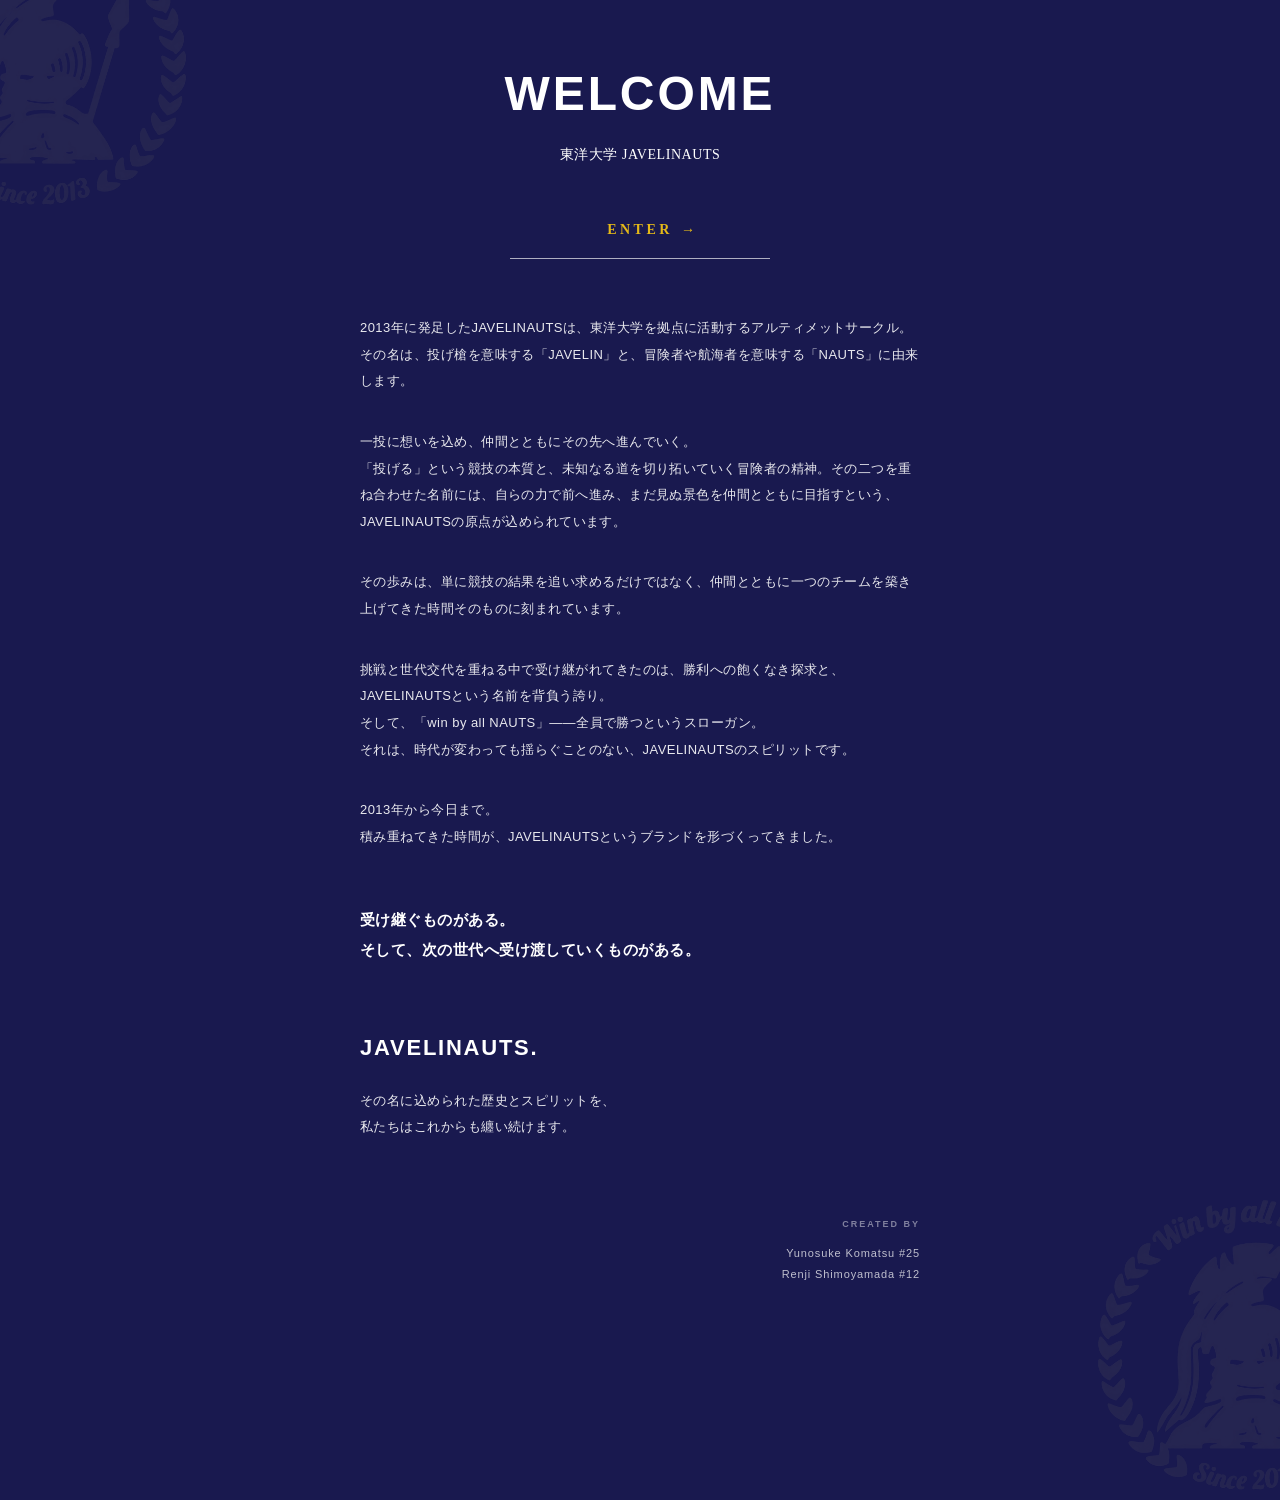
==== commit eb5f4ff0: "クレジットの名前に背番号を追加" ====
--- a/index.html
+++ b/index.html
@@ -135,8 +135,8 @@
         </span>
 
         <p>
-          Yunosuke Komatsu<br>
-          Renji Shimoyamada
+          Yunosuke Komatsu #25<br>
+          Renji Shimoyamada #12
         </p>
 
       </div>
--- a/css/style.css
+++ b/css/style.css
@@ -295,10 +295,9 @@
   width: 100%;
 
   overflow: hidden;
-}
-
-
-/* 写真を横に並べる */
+
+  touch-action: pan-y;
+}
 
 .gallery-track {
   display: flex;
@@ -306,6 +305,8 @@
   width: 100%;
 
   transition: transform 0.35s ease;
+
+  will-change: transform;
 }
 
 
@@ -346,31 +347,101 @@
   left: 18px;
 
   z-index: 10;
+
+  display: inline-flex;
+  align-items: center;
+  justify-content: center;
+
+  gap: 7px;
+
+  height: 40px;
+
+  padding: 0 14px;
+
+  border:
+    1px solid rgba(255, 255, 255, 0.30);
+
+  border-radius: 20px;
+
+  background:
+    rgba(255, 255, 255, 0.20);
+
+  color:
+    rgba(20, 20, 20, 0.72);
+
+  font-family:
+    "Helvetica Neue",
+    Arial,
+    sans-serif;
+
+  font-size: 10px;
+  font-weight: 600;
+
+  letter-spacing: 0.14em;
+
+  text-decoration: none;
+
+  backdrop-filter: blur(7px);
+  -webkit-backdrop-filter: blur(7px);
+
+  -webkit-tap-highlight-color: transparent;
+
+  transition:
+    background 0.2s ease,
+    transform 0.2s ease;
+}
+
+.product-back-arrow {
+  font-size: 17px;
+  font-weight: 300;
+
+  line-height: 1;
+
+  letter-spacing: 0;
+}
+
+.product-close:active {
+  background:
+    rgba(255, 255, 255, 0.38);
+
+  transform: scale(0.96);
+}
+
+/* ========================================
+   ARROWS
+======================================== */
+
+.gallery-arrow {
+  position: absolute;
+
+  top: 50%;
+  transform: translateY(-50%);
+
+  z-index: 5;
 
   display: flex;
   align-items: center;
   justify-content: center;
 
-  width: 42px;
-  height: 42px;
-
-  border-radius: 50%;
-
-  background: rgba(255, 255, 255, 0.18);
-
-  color: rgba(20, 20, 20, 0.72);
-
-  font-family: Arial, sans-serif;
-  font-size: 27px;
+  width: 38px;
+  height: 48px;
+
+  padding: 0;
+
+  border: none;
+  border-radius: 10px;
+
+  background: rgba(255, 255, 255, 0.12);
+
+  color: rgba(20, 20, 20, 0.62);
+
+  font-size: 29px;
   font-weight: 200;
-  line-height: 1;
-
-  text-decoration: none;
-
-  backdrop-filter: blur(7px);
-  -webkit-backdrop-filter: blur(7px);
-
-  border: 1px solid rgba(255, 255, 255, 0.28);
+
+  cursor: pointer;
+
+  backdrop-filter: blur(5px);
+  -webkit-backdrop-filter: blur(5px);
 
   transition:
     background 0.2s ease,
@@ -378,48 +449,6 @@
 }
 
 
-/* ========================================
-   ARROWS
-======================================== */
-
-.gallery-arrow {
-  position: absolute;
-
-  top: 50%;
-  transform: translateY(-50%);
-
-  z-index: 5;
-
-  display: flex;
-  align-items: center;
-  justify-content: center;
-
-  width: 38px;
-  height: 48px;
-
-  padding: 0;
-
-  border: none;
-  border-radius: 10px;
-
-  background: rgba(255, 255, 255, 0.12);
-
-  color: rgba(20, 20, 20, 0.62);
-
-  font-size: 29px;
-  font-weight: 200;
-
-  cursor: pointer;
-
-  backdrop-filter: blur(5px);
-  -webkit-backdrop-filter: blur(5px);
-
-  transition:
-    background 0.2s ease,
-    transform 0.2s ease;
-}
-
-
 .gallery-prev {
   left: 7px;
 }
@@ -439,6 +468,35 @@
   transform: scale(0.94);
 }
 
+.gallery-counter {
+  position: absolute;
+
+  top: 24px;
+  right: 20px;
+
+  z-index: 10;
+
+  color:
+    rgba(20, 20, 20, 0.48);
+
+  font-family:
+    "Helvetica Neue",
+    Arial,
+    sans-serif;
+
+  font-size: 9px;
+  font-weight: 500;
+
+  letter-spacing: 0.08em;
+
+  pointer-events: none;
+}
+
+.gallery-counter-separator {
+  margin: 0 3px;
+
+  opacity: 0.55;
+}
 
 /* ========================================
    DOTS
@@ -1224,6 +1282,83 @@
   letter-spacing: 0.12em;
 }
 
+/* =========================
+   FOOTER TOP LINK
+========================= */
+
+.footer-top-link {
+  display: inline-flex;
+
+  align-items: center;
+  justify-content: center;
+
+  gap: 10px;
+
+  margin-top: 32px;
+  padding-bottom: 6px;
+
+  color: rgba(232, 177, 12, 0.72);
+
+  font-family:
+    "Helvetica Neue",
+    Arial,
+    sans-serif;
+
+  font-size: 10px;
+  font-weight: 600;
+
+  letter-spacing: 0.22em;
+
+  text-decoration: none;
+
+  border-bottom:
+    1px solid rgba(255, 255, 255, 0.35);
+
+  -webkit-tap-highlight-color: transparent;
+
+  transition:
+    color 0.2s ease,
+    border-color 0.2s ease,
+    opacity 0.2s ease;
+}
+
+
+.footer-top-arrow {
+  font-size: 13px;
+  font-weight: 400;
+
+  letter-spacing: 0;
+
+  transition:
+    transform 0.2s ease;
+}
+
+
+/* タップ */
+
+.footer-top-link:active {
+  opacity: 0.55;
+}
+
+
+/* PC */
+
+@media (hover: hover) {
+
+  .footer-top-link:hover {
+    color: #ffffff;
+
+    border-color:
+      rgba(255, 255, 255, 0.8);
+  }
+
+  .footer-top-link:hover
+  .footer-top-arrow {
+    transform: translateX(3px);
+  }
+
+}
+
 /* ========================================
    REQUIRED LABEL
 ======================================== */
@@ -1427,11 +1562,11 @@
 
 .coming-soon-section {
   display: flex;
-  justify-content: center;
+  flex-direction: column;
+  align-items: center;
 
   padding: 55px 20px 65px;
 }
-
 
 .coming-soon-button {
   width: 60%;
@@ -1509,6 +1644,87 @@
   transform: scale(0.96);
 
   background: rgba(120, 125, 135, 0.18);
+}
+
+/* =========================
+   NUMBER 25
+========================= */
+
+.number-25-note {
+  width: 72%;
+  max-width: 310px;
+
+  margin: 58px auto 5px;
+
+  color: #888888;
+
+  text-align: left;
+}
+
+
+/* NUMBER 25 */
+
+.number-25-heading {
+  display: flex;
+  align-items: baseline;
+
+  gap: 8px;
+
+  color: #777777;
+}
+
+.number-25-heading span {
+  font-size: 9px;
+  font-weight: 500;
+
+  letter-spacing: 0.22em;
+}
+
+.number-25-heading strong {
+  color: #19194f;
+
+  font-size: 18px;
+  font-weight: 600;
+
+  letter-spacing: 0.05em;
+}
+
+
+/* 細いライン */
+
+.number-25-line {
+  width: 100%;
+  height: 1px;
+
+  margin: 11px 0 20px;
+
+  background: #dddddd;
+}
+
+
+/* 本文 */
+
+.number-25-note p {
+  margin: 0 0 20px;
+
+  font-size: 10px;
+  font-weight: 400;
+
+  line-height: 2;
+
+  letter-spacing: 0.045em;
+}
+
+
+/* 中央の一文だけ少し強く */
+
+.number-25-note .number-25-key {
+  color: #666666;
+
+  font-size: 11px;
+  font-weight: 500;
+
+  letter-spacing: 0.06em;
 }
 
 /* =========================
@@ -1575,40 +1791,37 @@
     sans-serif;
 }
 
-/* =========================
+/* ==================================================
    WELCOME PAGE
-========================= */
-
+================================================== */
 
 html,
 body {
   margin: 0;
   padding: 0;
   width: 100%;
-  max-width: 100%;
-
-  overflow-x: hidden;
-}
+}
+
+
+/* ページ本体 */
 
 body.welcome-page {
+  margin: 0;
+
   background: #19194f;
   color: #ffffff;
-
-  width: 100%;
-  max-width: 100%;
-
-  overflow-x: hidden;
-}
-
-
-/* ページ全体 */
+}
+
+
+/*
+  ロゴの横方向のはみ出しだけを切る。
+  overflow:hidden と違いスクロールコンテナを作らない。
+*/
 
 .welcome {
   position: relative;
 
   width: 100%;
-  max-width: 100%;
-
   min-height: 100vh;
 
   background: #19194f;
@@ -1617,16 +1830,15 @@
 }
 
 
-/* =========================
-   TOP / HERO
-========================= */
+/* ==================================================
+   HERO
+================================================== */
 
 .welcome-hero {
-  display: block;
-
-  width: 100%;
-
-  min-height: 0;
+  position: relative;
+  z-index: 2;
+
+  width: 100%;
 
   padding:
     70px
@@ -1646,8 +1858,6 @@
   margin: 0 auto;
 
   text-align: center;
-
-  transform: none;
 }
 
 
@@ -1656,7 +1866,12 @@
 .welcome-content h1 {
   margin: 0;
 
-  color: #fff;
+  color: #ffffff;
+
+  font-family:
+    "Helvetica Neue",
+    Arial,
+    sans-serif;
 
   font-size: 48px;
   font-weight: 800;
@@ -1670,9 +1885,12 @@
 /* 東洋大学 JAVELINAUTS */
 
 .welcome-content > p {
-  margin: 28px 0 0;
-
-  color: #fff;
+  margin:
+    28px
+    0
+    0;
+
+  color: #ffffff;
 
   font-size: 14px;
   font-weight: 400;
@@ -1681,7 +1899,9 @@
 }
 
 
-/* ENTER */
+/* ==================================================
+   ENTER
+================================================== */
 
 .enter-button {
   position: relative;
@@ -1712,39 +1932,37 @@
   text-decoration: none;
 
   border-bottom:
-    1px solid rgba(255,255,255,.65);
-}
-
-
-/* ENTER右側の矢印 */
+    1px solid rgba(255, 255, 255, .65);
+}
+
+
+/* 矢印 */
 
 .enter-button::after {
   content: "→";
 
   position: absolute;
 
+  top: 0;
   right: 75px;
-  top: 0;
+
+  font-weight: 400;
 
   letter-spacing: 0;
-
-  font-weight: 400;
-}
-
-
-/* =========================
+}
+
+
+/* ==================================================
    STORY
-========================= */
+================================================== */
 
 .welcome-story {
   position: relative;
+  z-index: 2;
 
   width: calc(100% - 56px);
   max-width: 560px;
 
-  /*
-    ENTERの下から約1.5cm程度
-  */
   margin:
     56px
     auto
@@ -1758,7 +1976,12 @@
   box-sizing: border-box;
 
   color:
-    rgba(255,255,255,.90);
+    rgba(255, 255, 255, .90);
+
+  font-family:
+    "Helvetica Neue",
+    Arial,
+    sans-serif;
 
   font-size: 13px;
   font-weight: 400;
@@ -1779,13 +2002,15 @@
 }
 
 
-/* 受け継ぐものがある */
+/* ==================================================
+   STORY MESSAGE
+================================================== */
 
 .welcome-story-message {
   margin-top: 54px !important;
   margin-bottom: 60px !important;
 
-  color: #fff;
+  color: #ffffff;
 
   font-size: 15px;
   font-weight: 600;
@@ -1794,7 +2019,9 @@
 }
 
 
-/* 最後 */
+/* ==================================================
+   STORY ENDING
+================================================== */
 
 .welcome-story-ending {
   margin-top: 10px;
@@ -1807,7 +2034,7 @@
     0
     18px;
 
-  color: #fff;
+  color: #ffffff;
 
   font-size: 22px;
   font-weight: 800;
@@ -1820,14 +2047,15 @@
   margin: 0;
 
   color:
-    rgba(255,255,255,.90);
+    rgba(255, 255, 255, .90);
 
   line-height: 2;
 }
 
-/* =========================
-   WELCOME BACKGROUND LOGO
-========================= */
+
+/* ==================================================
+   TOP LEFT BACKGROUND LOGO
+================================================== */
 
 .welcome-bg-logo {
   position: absolute;
@@ -1847,24 +2075,9 @@
 }
 
 
-/* WELCOME文字をロゴより前へ */
-
-.welcome-hero {
-  position: relative;
-  z-index: 2;
-}
-
-
-/* 紹介文もロゴより前へ */
-
-.welcome-story {
-  position: relative;
-  z-index: 2;
-}
-
-/* =========================
-   WELCOME BOTTOM LOGO
-========================= */
+/* ==================================================
+   BOTTOM RIGHT BACKGROUND LOGO
+================================================== */
 
 .welcome-bg-logo-bottom {
   position: absolute;
@@ -1883,9 +2096,10 @@
   user-select: none;
 }
 
-/* =========================
+
+/* ==================================================
    CREDIT
-========================= */
+================================================== */
 
 .welcome-credit {
   position: relative;
@@ -1902,7 +2116,8 @@
 
   margin-bottom: 10px;
 
-  color: rgba(255,255,255,.45);
+  color:
+    rgba(255, 255, 255, .45);
 
   font-size: 9px;
   font-weight: 600;
@@ -1914,7 +2129,8 @@
 .welcome-credit p {
   margin: 0;
 
-  color: rgba(255,255,255,.72);
+  color:
+    rgba(255, 255, 255, .72);
 
   font-size: 11px;
   font-weight: 400;
@@ -1922,4 +2138,20 @@
   line-height: 1.9;
 
   letter-spacing: .08em;
-}+}
+
+.footer-copyright {
+  margin-top: 42px !important;
+
+  color:
+    rgba(255, 255, 255, 0.58) !important;
+
+  font-size: 10px !important;
+  font-weight: 400 !important;
+
+  line-height: 1 !important;
+
+  letter-spacing: 0.10em !important;
+
+  text-transform: lowercase;
+}
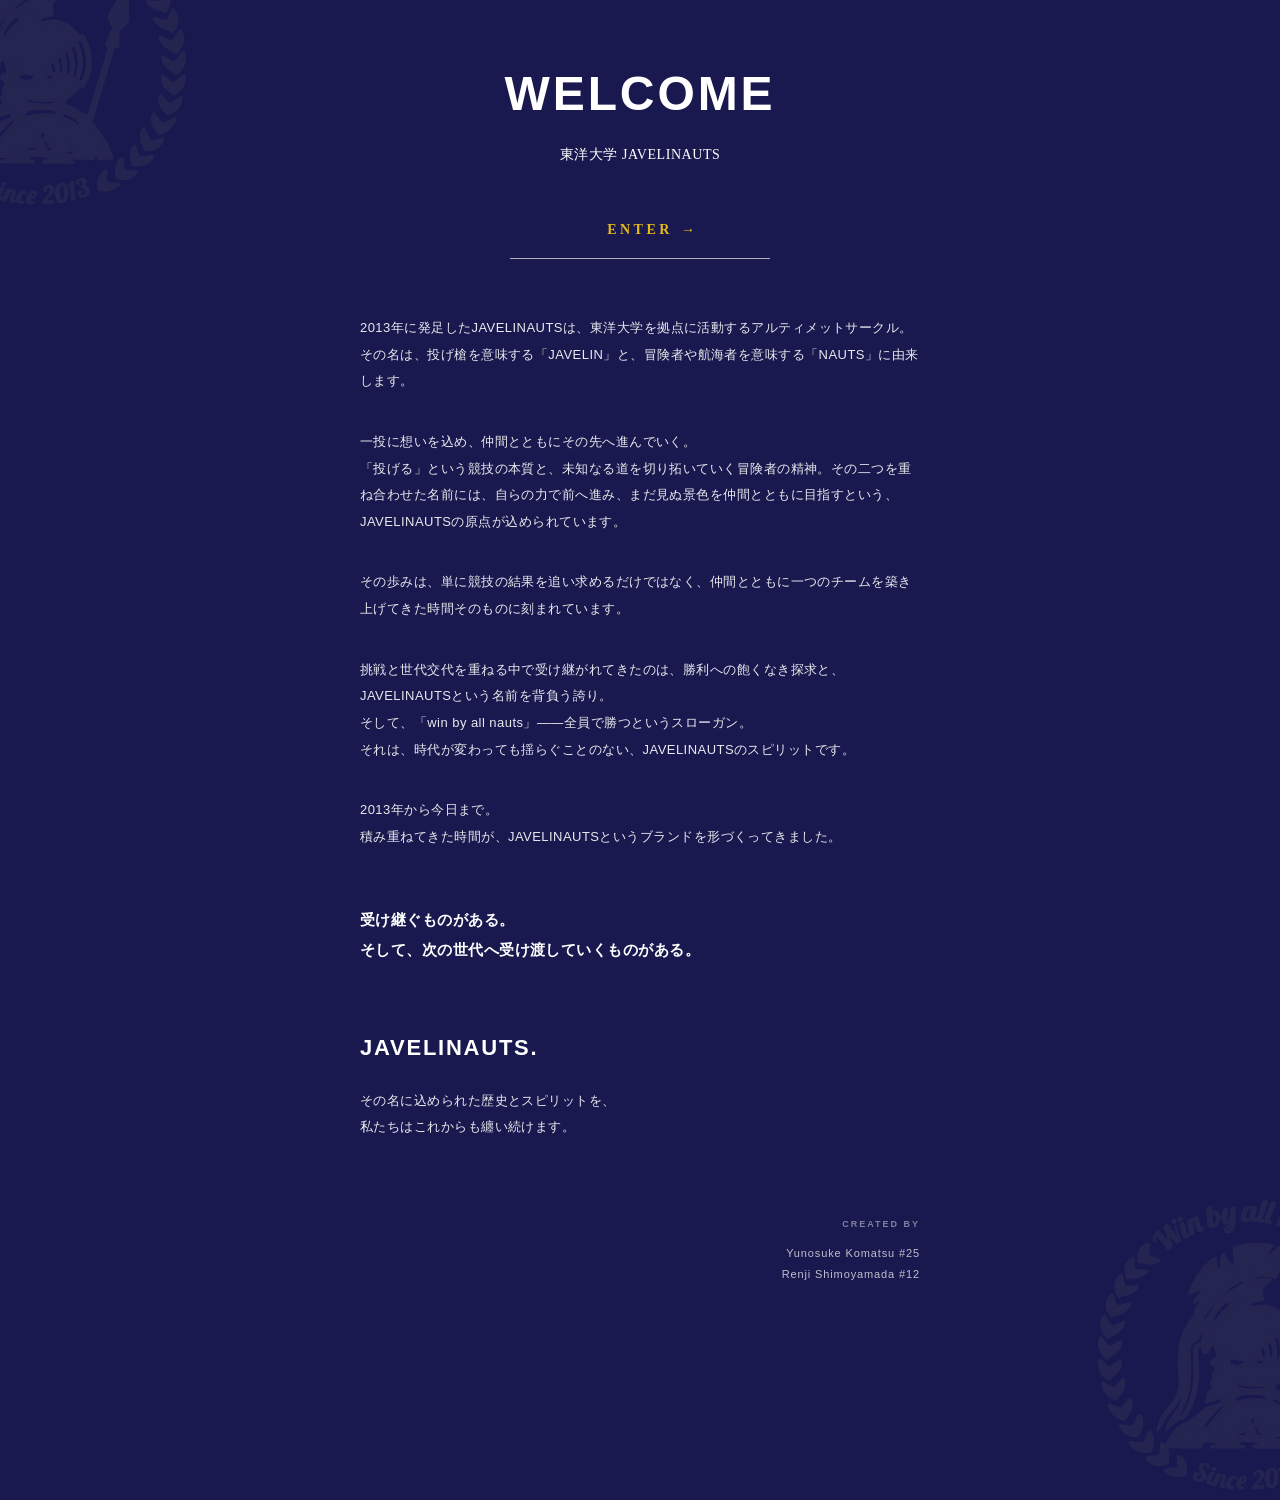
==== commit 33712aa1: "修正" ====
--- a/index.html
+++ b/index.html
@@ -89,7 +89,7 @@
 
       <p>
         挑戦と世代交代を重ねる中で受け継がれてきたのは、勝利への飽くなき探求と、JAVELINAUTSという名前を背負う誇り。<br>
-        そして、「win by all NAUTS」——全員で勝つというスローガン。<br>
+        そして、「win by all nauts」——全員で勝つというスローガン。<br>
         それは、時代が変わっても揺らぐことのない、JAVELINAUTSのスピリットです。
       </p>
 
--- a/css/style.css
+++ b/css/style.css
@@ -2155,3 +2155,66 @@
 
   text-transform: lowercase;
 }
+
+.uniform-info h2 {
+  font-size: clamp(11px, 3.1vw, 16px);
+  letter-spacing: -0.03em;
+}
+
+.black-pink-sleeveless-name {
+  transform: translateY(-5px);
+}
+
+.number-25-note {
+  cursor: pointer;
+  -webkit-tap-highlight-color: transparent;
+}
+
+.number-25-secret {
+  position: fixed;
+  top: 50%;
+  left: 50%;
+  z-index: 9999;
+
+  transform: translate(-50%, -50%) translateY(8px);
+
+  width: max-content;
+  max-width: calc(100% - 48px);
+  padding: 14px 20px;
+
+  background: rgba(235, 235, 235, 0.88);
+  border: 1px solid rgba(0, 0, 0, 0.04);
+  border-radius: 4px;
+
+  color: #b3261e;
+
+  font-family: "Helvetica Neue", Arial, sans-serif;
+  font-size: 13px;
+  font-weight: 600;
+  letter-spacing: 0.12em;
+  text-align: center;
+  white-space: nowrap;
+
+  opacity: 0;
+  visibility: hidden;
+  pointer-events: none;
+
+  backdrop-filter: blur(4px);
+  -webkit-backdrop-filter: blur(4px);
+
+  transition:
+    opacity 0.6s ease,
+    transform 0.6s ease,
+    visibility 0s linear 0.6s;
+}
+.number-25-secret.show {
+  opacity: 1;
+  visibility: visible;
+
+  transform: translate(-50%, -50%) translateY(0);
+
+  transition:
+    opacity 0.6s ease,
+    transform 0.6s ease,
+    visibility 0s;
+}
